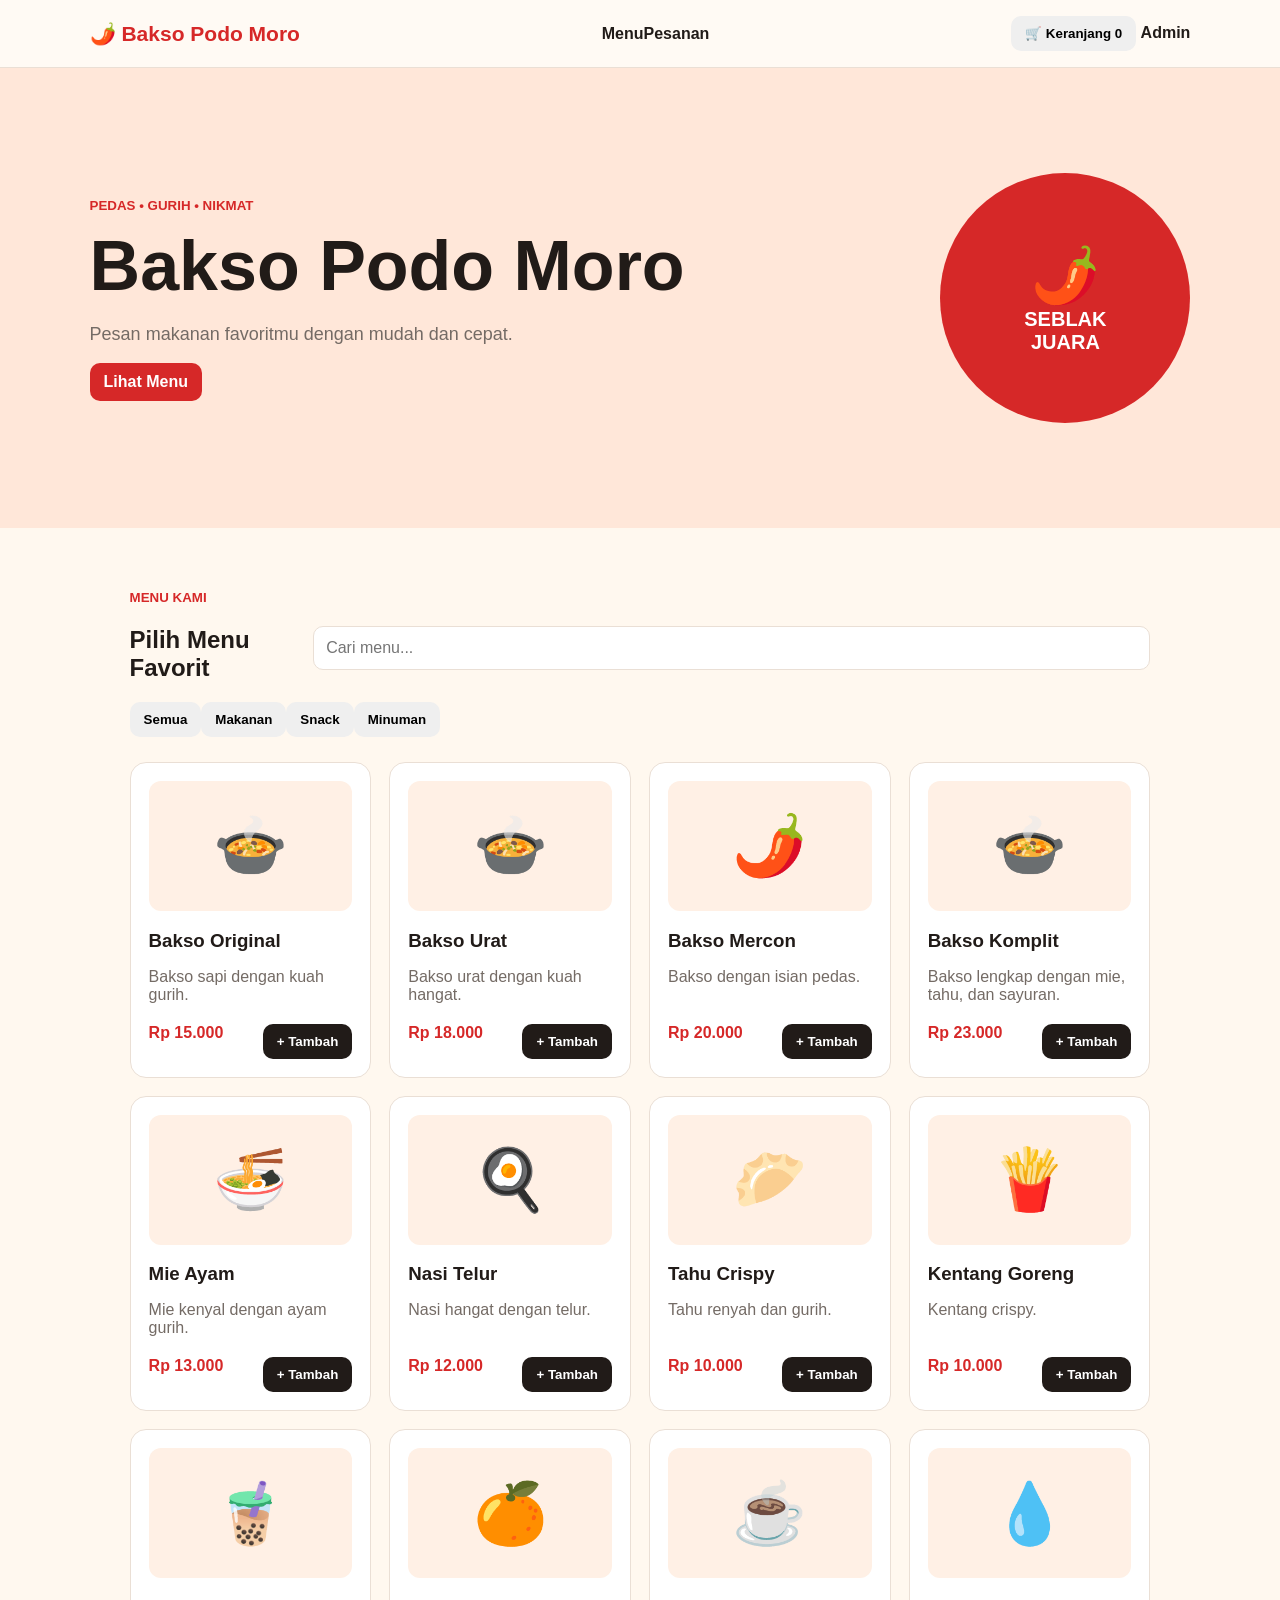
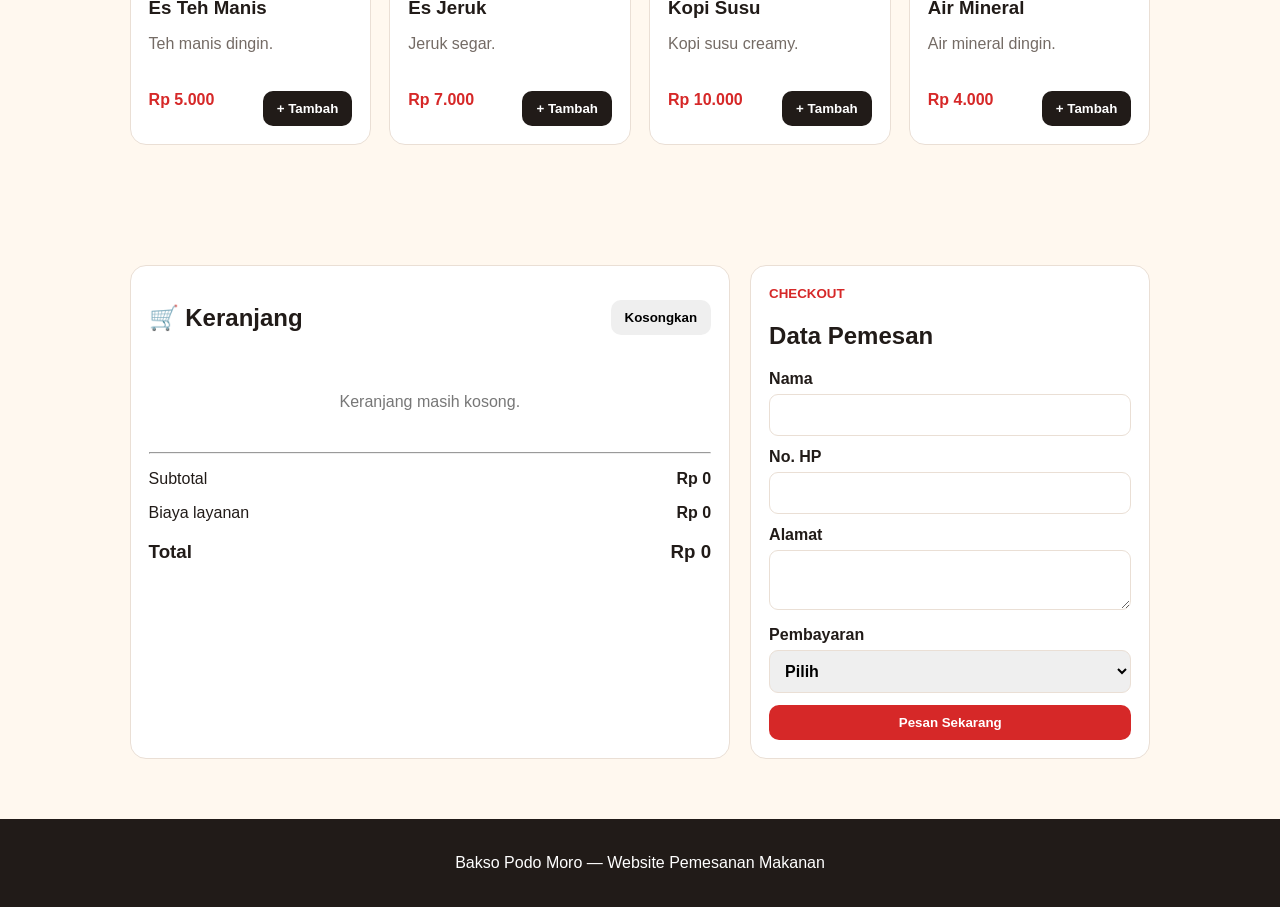
==== index.html @ 8195157e "Add files via upload" ====
<!doctype html><html lang="id"><head><meta charset="UTF-8"><meta name="viewport" content="width=device-width,initial-scale=1"><title>Bakso Podo Moro</title><link rel="stylesheet" href="style.css"></head><body>
<header><b>🌶️ Bakso Podo Moro</b><nav><a href="#menu">Menu</a><a href="#pesanan">Pesanan</a></nav><div><button onclick="location.href='#pesanan'">🛒 Keranjang <span id="count">0</span></button> <a href="admin.html">Admin</a></div></header>
<section class="hero"><div><small>PEDAS • GURIH • NIKMAT</small><h1>Bakso Podo Moro</h1><p>Pesan makanan favoritmu dengan mudah dan cepat.</p><a class="btn" href="#menu">Lihat Menu</a></div><div class="heroicon">🌶️<br><b>SEBLAK<br>JUARA</b></div></section>
<section id="menu" class="section"><div class="title"><div><small>MENU KAMI</small><h2>Pilih Menu Favorit</h2></div><input id="search" placeholder="Cari menu..." oninput="render()"></div><div id="cats"></div><div id="menus" class="grid"></div></section>
<section id="pesanan" class="section two"><div class="card"><div class="title"><h2>🛒 Keranjang</h2><button onclick="clearCart()">Kosongkan</button></div><div id="cart"></div><hr><p>Subtotal <b id="sub" class="right">Rp0</b></p><p>Biaya layanan <b id="fee" class="right">Rp0</b></p><h3>Total <b id="total" class="right">Rp0</b></h3></div>
<div class="card"><small>CHECKOUT</small><h2>Data Pemesan</h2><form onsubmit="order(event)"><label>Nama<input id="name" required></label><label>No. HP<input id="phone" required></label><label>Alamat<textarea id="address" required></textarea></label><label>Pembayaran<select id="pay" required><option value="">Pilih</option><option>Cash</option><option>QRIS</option><option>DANA</option><option>GoPay</option></select></label><button class="btn full">Pesan Sekarang</button></form></div></section>
<footer>Bakso Podo Moro — Website Pemesanan Makanan</footer><script src="script.js"></script></body></html>
---- style.css ----
*{box-sizing:border-box}body{margin:0;font-family:Arial;background:#fff8ef;color:#211b18}header{position:sticky;top:0;z-index:5;padding:16px 7%;background:#fffaf4;display:flex;justify-content:space-between;align-items:center;border-bottom:1px solid #eadfd5;gap:15px}header b{font-size:21px;color:#d62828}header a{text-decoration:none;color:#211b18;font-weight:bold}button,.btn{border:0;border-radius:10px;padding:10px 14px;cursor:pointer;font-weight:bold}.btn{display:inline-block;background:#d62828;color:#fff;text-decoration:none}.hero{min-height:460px;padding:60px 7%;display:flex;justify-content:space-between;align-items:center;background:#ffe7d9}.hero h1{font-size:70px;margin:12px 0}.hero p{color:#746b65;font-size:18px}.hero small,.section small{color:#d62828;font-weight:bold}.heroicon{background:#d62828;color:#fff;border-radius:50%;width:250px;height:250px;display:grid;place-content:center;text-align:center;font-size:55px}.heroicon b{font-size:20px}.section{max-width:1200px;margin:auto;padding:60px 7%}.title{display:flex;justify-content:space-between;align-items:center;gap:15px}.title input{padding:12px;border:1px solid #eadfd5;border-radius:10px}.grid{display:grid;grid-template-columns:repeat(4,1fr);gap:18px;margin-top:25px}.grid article,.card{background:#fff;border:1px solid #eadfd5;border-radius:16px;padding:18px}.food{height:130px;background:#fff0e5;display:grid;place-items:center;font-size:60px;border-radius:12px}.grid article p{color:#746b65;min-height:40px}.grid article button{float:right;background:#211b18;color:#fff}.grid article>b{color:#d62828}.grid article h3{margin-bottom:5px}.two{display:grid;grid-template-columns:1.2fr .8fr;gap:20px}.right{float:right}.cartrow{display:flex;justify-content:space-between;padding:14px 0;border-bottom:1px solid #eadfd5}.empty{text-align:center;color:#777;padding:25px}label{display:block;font-weight:bold;margin:12px 0}input,textarea,select{width:100%;padding:11px;margin-top:6px;border:1px solid #eadfd5;border-radius:9px;font:inherit}.full{width:100%}footer{padding:35px;text-align:center;background:#211b18;color:#fff}.admin{max-width:1150px;margin:auto;padding:45px 6%}.login{max-width:420px;margin:50px auto}.stats{display:grid;grid-template-columns:repeat(3,1fr);gap:15px;margin:20px 0}.stats div{background:#fff;border:1px solid #eadfd5;border-radius:14px;padding:20px}.stats b{display:block;font-size:25px;color:#d62828}.stats span{color:#746b65}table{width:100%;border-collapse:collapse}th,td{text-align:left;padding:12px;border-bottom:1px solid #eadfd5}.order{border:1px solid #eadfd5;border-radius:12px;padding:15px;margin:12px 0}.modal{position:fixed;inset:0;background:#0008;place-items:center;padding:20px;z-index:10}.modalbox{background:#fff;padding:25px;border-radius:16px;width:min(500px,100%);position:relative}.close{position:absolute;right:12px;top:8px;background:none;font-size:25px}@media(max-width:850px){.grid{grid-template-columns:repeat(2,1fr)}.two{grid-template-columns:1fr}.heroicon{width:190px;height:190px}}@media(max-width:600px){.grid{grid-template-columns:1fr}.hero{padding:45px 5%;text-align:center}.hero h1{font-size:50px}.heroicon{display:none}.stats{grid-template-columns:1fr}nav{display:none}.section{padding:45px 5%}.admin{padding:30px 5%}}
.photo-preview{width:100%;max-height:220px;object-fit:cover;border-radius:12px;margin-top:8px}.food img{width:100%;height:180px;object-fit:cover;border-radius:14px}.food{overflow:hidden}
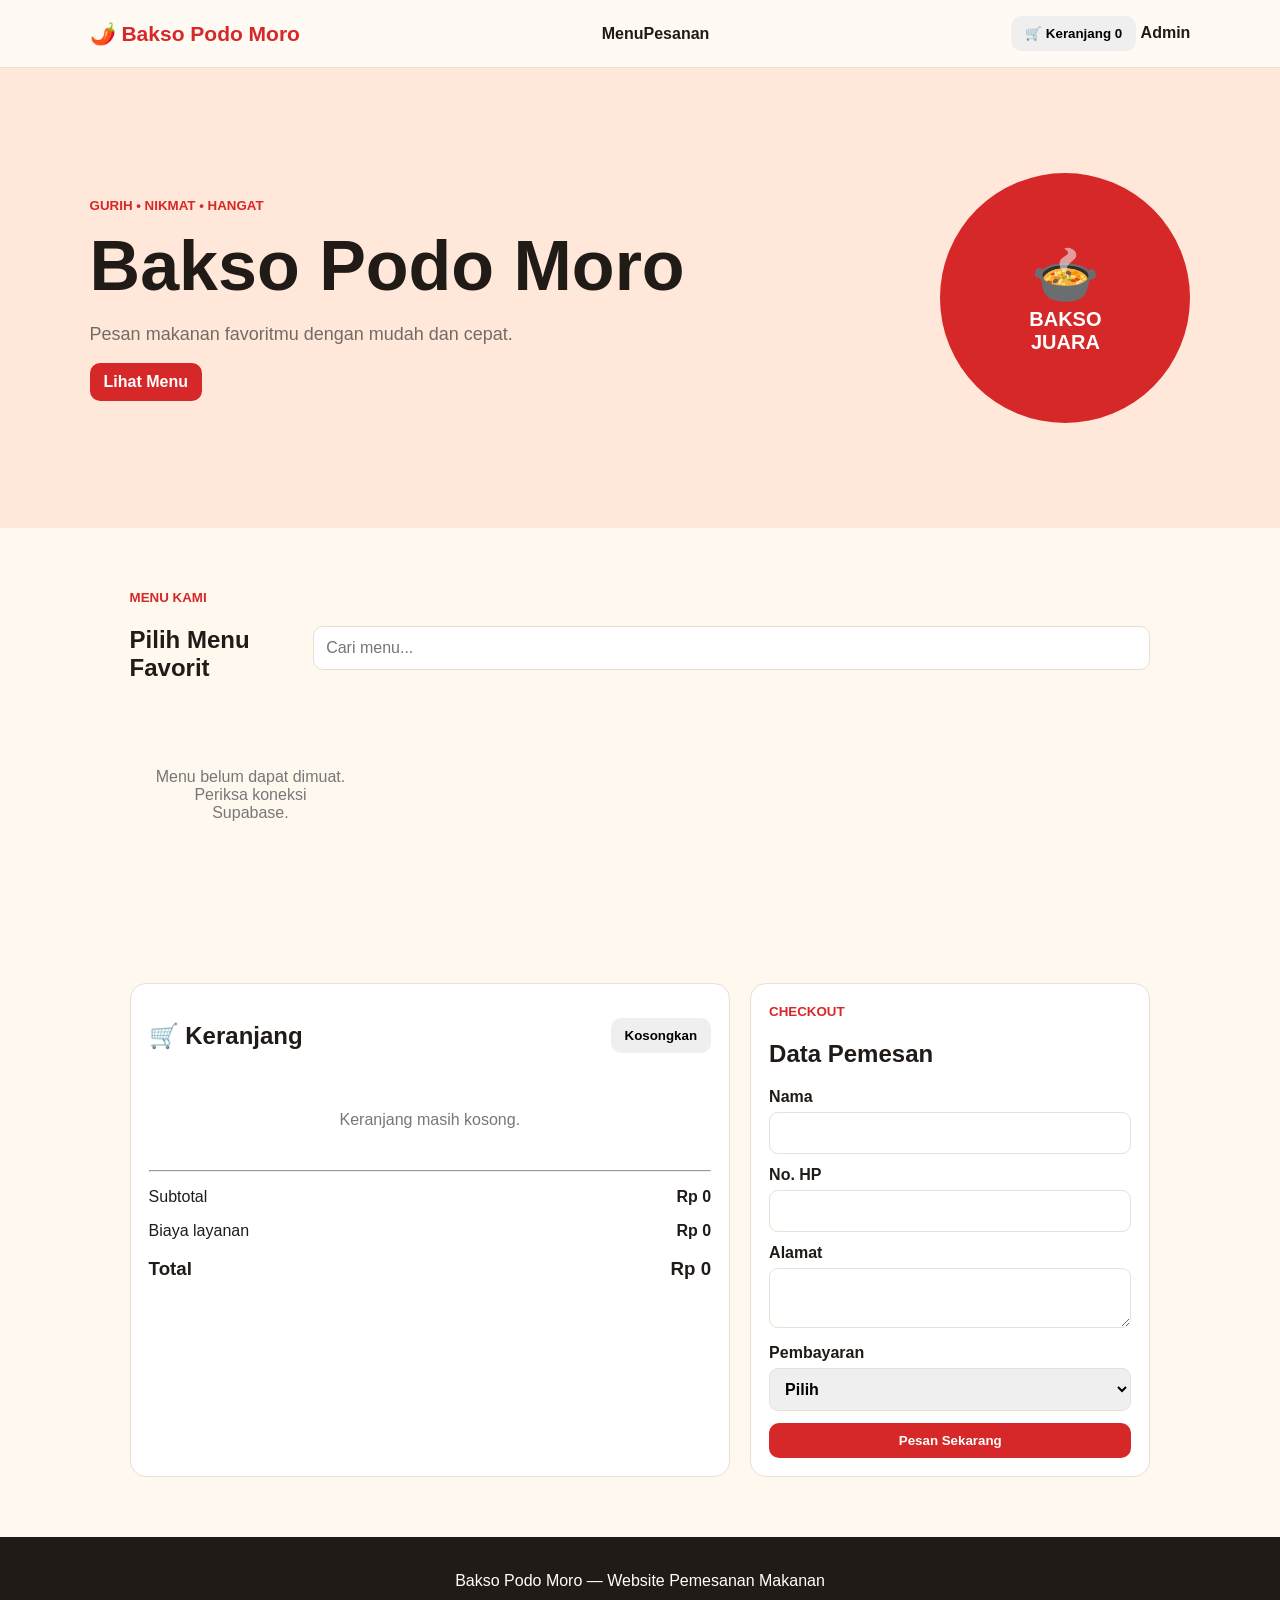
==== commit c86a87e2: "Add files via upload" ====
--- a/index.html
+++ b/index.html
@@ -1,6 +1,6 @@
 <!doctype html><html lang="id"><head><meta charset="UTF-8"><meta name="viewport" content="width=device-width,initial-scale=1"><title>Bakso Podo Moro</title><link rel="stylesheet" href="style.css"></head><body>
 <header><b>🌶️ Bakso Podo Moro</b><nav><a href="#menu">Menu</a><a href="#pesanan">Pesanan</a></nav><div><button onclick="location.href='#pesanan'">🛒 Keranjang <span id="count">0</span></button> <a href="admin.html">Admin</a></div></header>
-<section class="hero"><div><small>PEDAS • GURIH • NIKMAT</small><h1>Bakso Podo Moro</h1><p>Pesan makanan favoritmu dengan mudah dan cepat.</p><a class="btn" href="#menu">Lihat Menu</a></div><div class="heroicon">🌶️<br><b>SEBLAK<br>JUARA</b></div></section>
+<section class="hero"><div><small>GURIH • NIKMAT • HANGAT</small><h1>Bakso Podo Moro</h1><p>Pesan makanan favoritmu dengan mudah dan cepat.</p><a class="btn" href="#menu">Lihat Menu</a></div><div class="heroicon">🍲<br><b>BAKSO<br>JUARA</b></div></section>
 <section id="menu" class="section"><div class="title"><div><small>MENU KAMI</small><h2>Pilih Menu Favorit</h2></div><input id="search" placeholder="Cari menu..." oninput="render()"></div><div id="cats"></div><div id="menus" class="grid"></div></section>
 <section id="pesanan" class="section two"><div class="card"><div class="title"><h2>🛒 Keranjang</h2><button onclick="clearCart()">Kosongkan</button></div><div id="cart"></div><hr><p>Subtotal <b id="sub" class="right">Rp0</b></p><p>Biaya layanan <b id="fee" class="right">Rp0</b></p><h3>Total <b id="total" class="right">Rp0</b></h3></div>
 <div class="card"><small>CHECKOUT</small><h2>Data Pemesan</h2><form onsubmit="order(event)"><label>Nama<input id="name" required></label><label>No. HP<input id="phone" required></label><label>Alamat<textarea id="address" required></textarea></label><label>Pembayaran<select id="pay" required><option value="">Pilih</option><option>Cash</option><option>QRIS</option><option>DANA</option><option>GoPay</option></select></label><button class="btn full">Pesan Sekarang</button></form></div></section>
